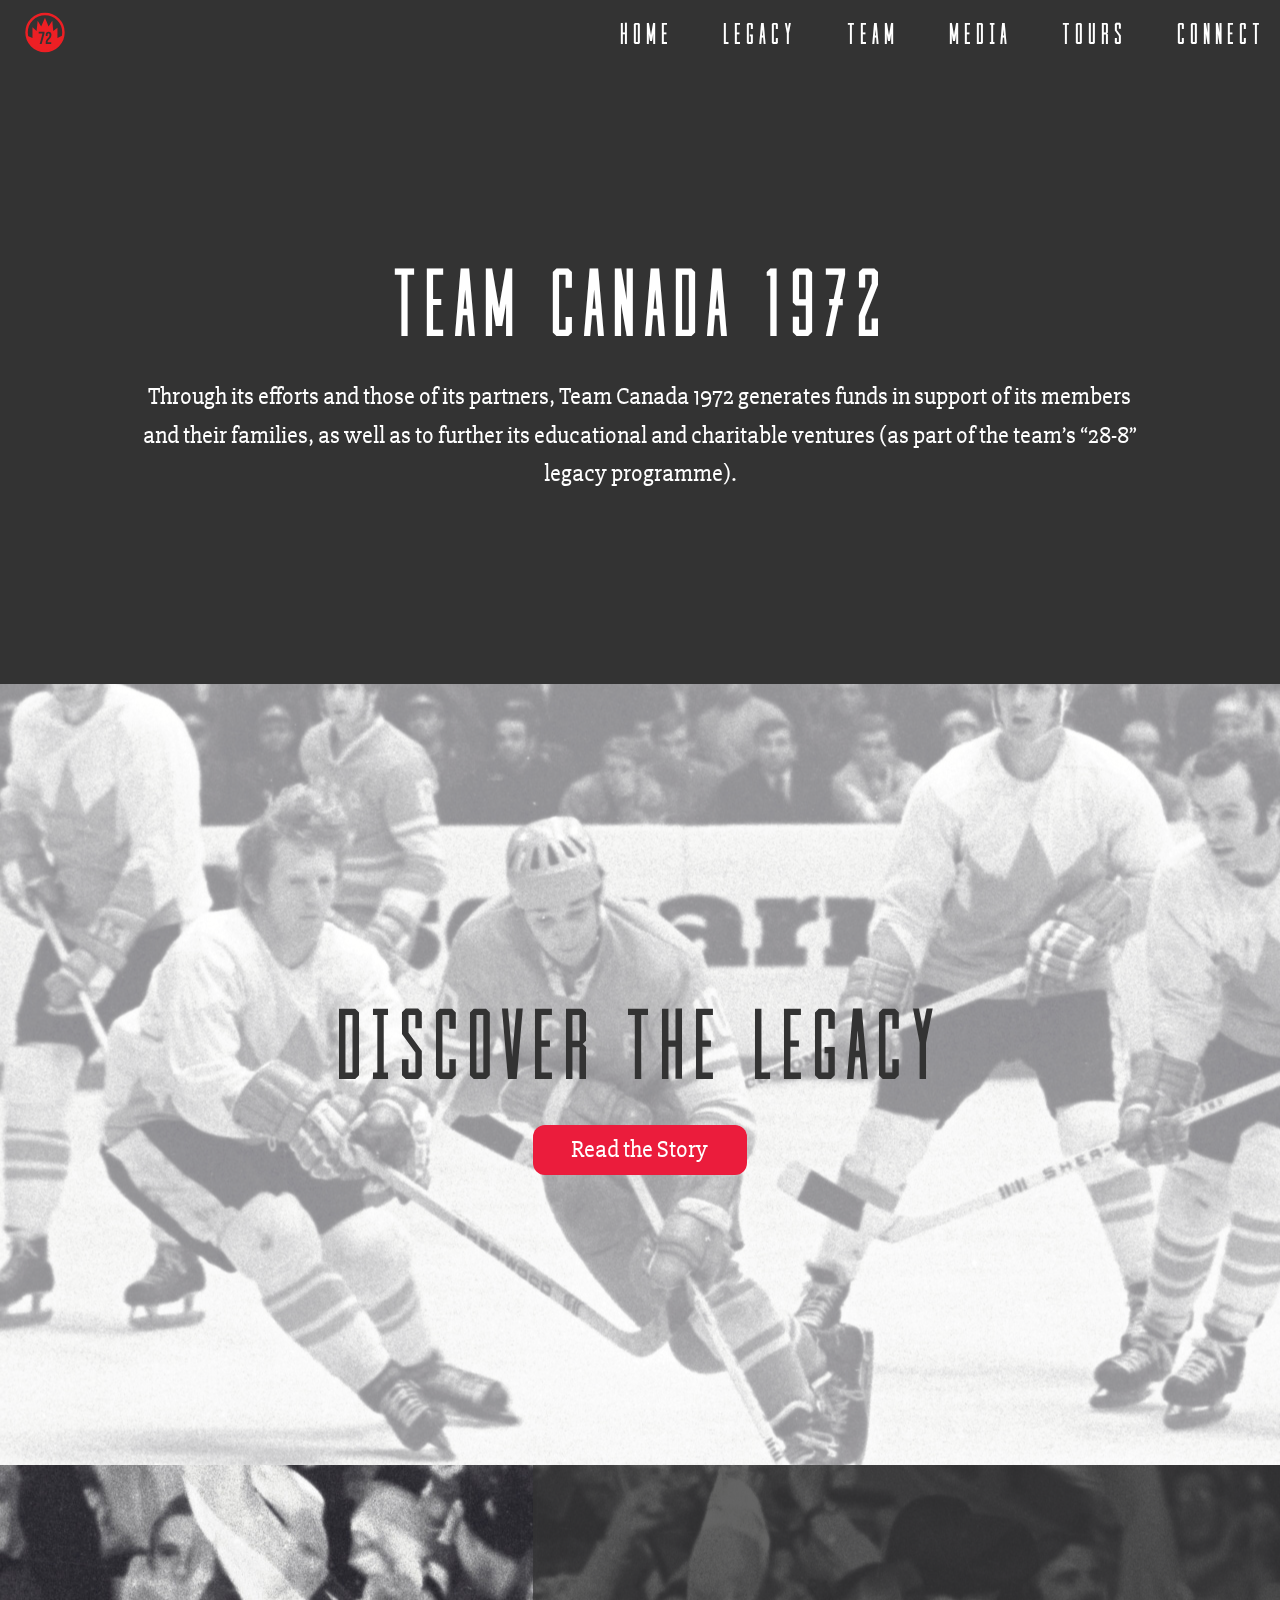
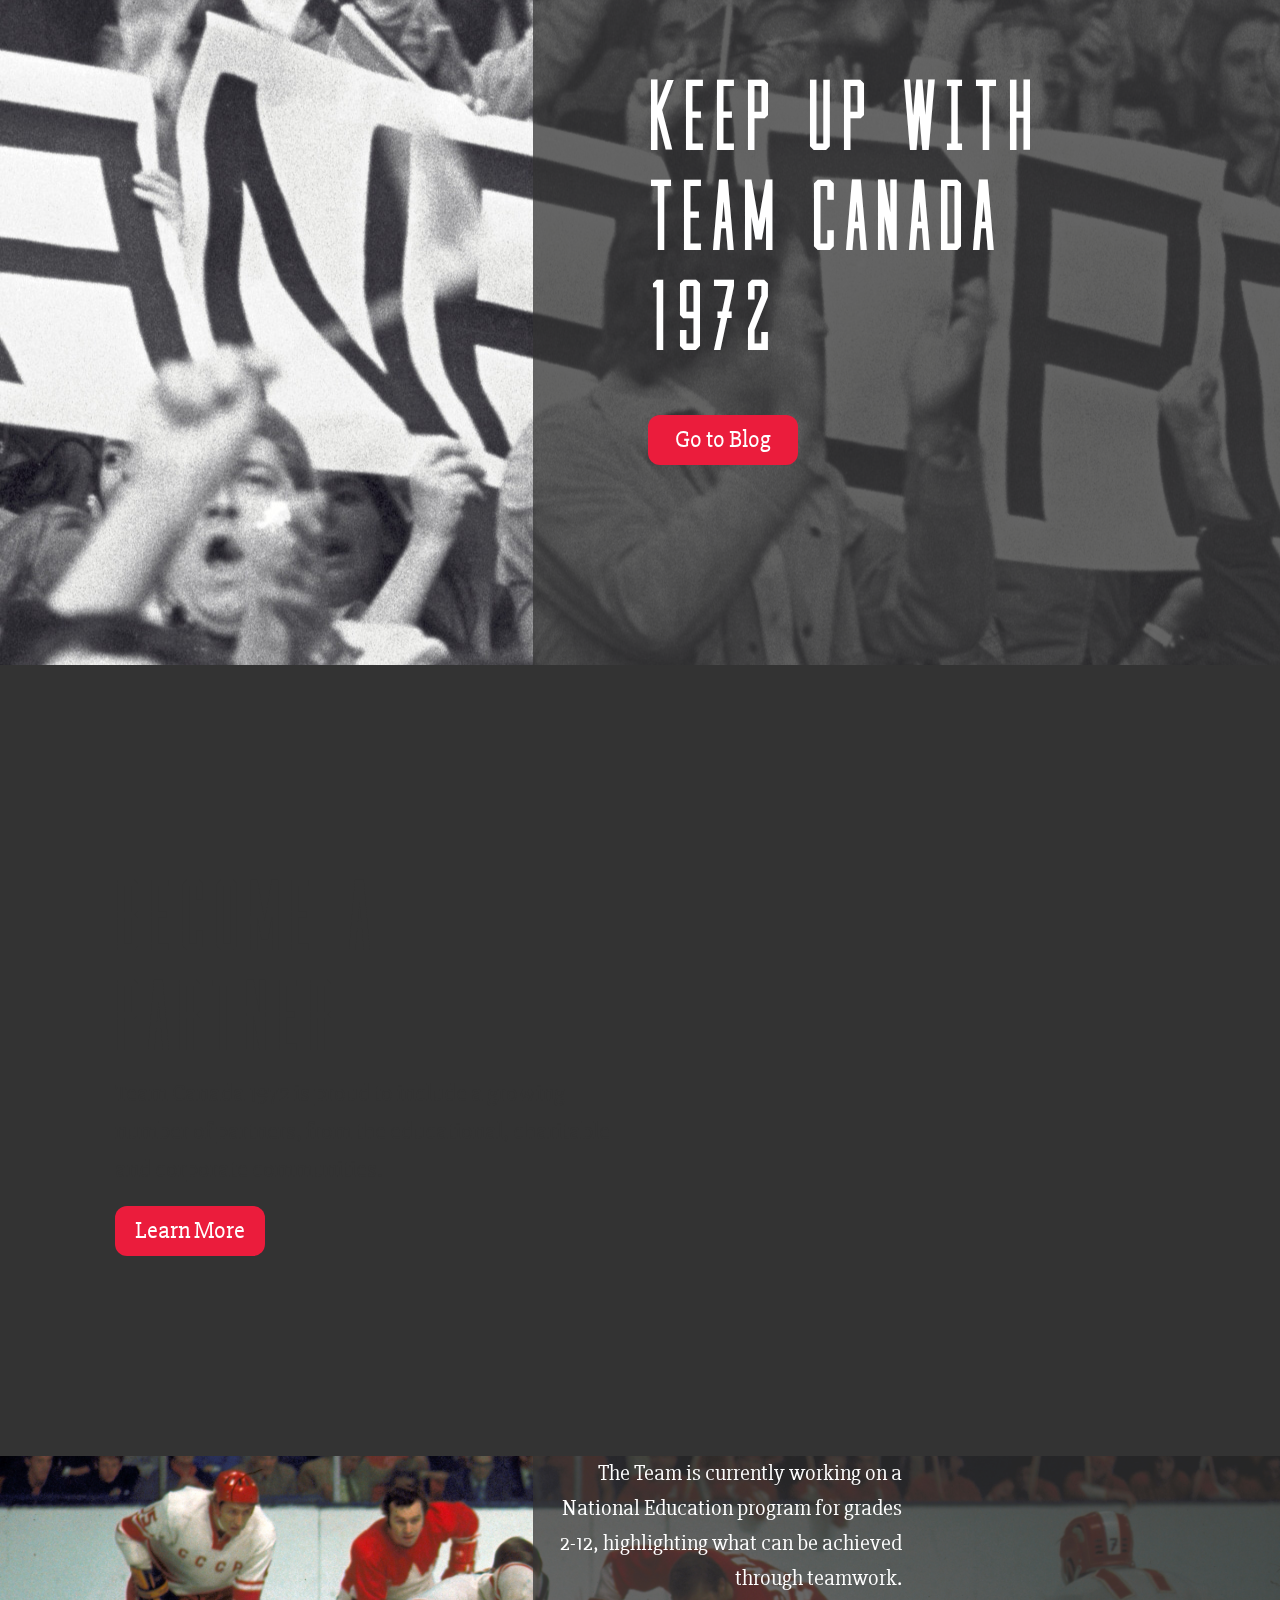
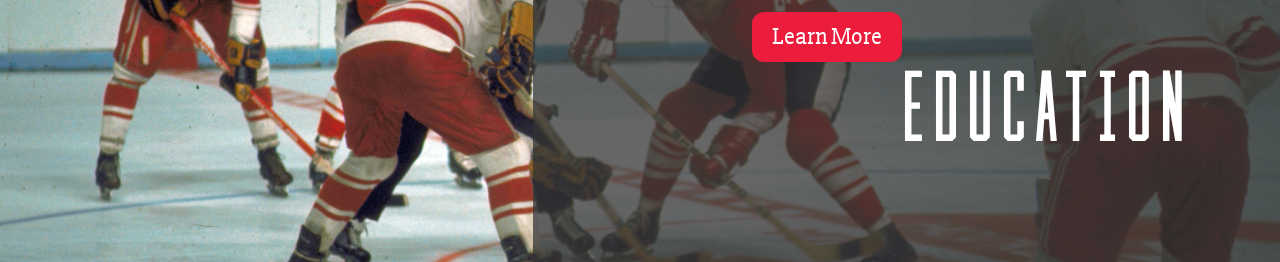
==== canada_1972/index.html @ d9ccae9e "Add files via upload" ====
<!doctype html>
<html class="no-js" lang="en">
  <head>
    <meta charset="utf-8" />
    <meta http-equiv="x-ua-compatible" content="ie=edge">
    <meta name="viewport" content="width=device-width, initial-scale=1.0" />
    <title>Canada 1972 | Home</title>
    <link rel="stylesheet" href="css/foundation.css" />
    <link rel="stylesheet" href="css/app.css" />
    <link rel="stylesheet" href="css/fonts/stylesheet.css" type="text/css" charset="utf-8" /> 
    <link href="https://fonts.googleapis.com/css?family=Slabo+27px" rel="stylesheet">
  </head>
  
  <body>
  <h1 class="hide">Team Canada 1972</h1>
  
    <header class="row fullWidth">
    	<div class="small-6 large-3 columns">
        <img src="images/logo.svg" alt="logo" id="logo">
        </div>
        <nav class="small-6  large-9 columns">
        	<h2 class="hide">Main Navigation</h2>
            <div class="top-bar" data-responsive-toggle="main-menu" data-hide-for="large">
            	<button class="menu-icon" type="button" data-toggle></button>
            </div>
            <div id="main-menu">
            	<ul id="mainNav">
                	<li><a href="#"><span class="underline">HOME</span></a></li>
                    <li><a href="legacy.html"><span class="underline">LEGACY</span></a></li>
                    <li><a href="team.html"><span class="underline">TEAM</span></a></li>
                    <li><a href="media.html"><span class="underline">MEDIA</span></a></li>
                    <li><a href="tours.html"><span class="underline">TOURS</span></a></li>
                    <li><a href="connect.html"><span class="underline">CONNECT</span></a></li>
                </ul>
            </div>
        </nav>  
    </header>

    <section class="row">
        <h1 class="small-12 large-12 columns" id="homeTitle">TEAM CANADA 1972</h1>
        <p class="small-10 small-offset-1 large-10 large-offset-1" id="homeParagraph">Through its efforts and those of its partners, Team Canada 1972 generates funds in support of its members and their families, as well as to further its educational and charitable ventures (as part of the team’s “28-8” legacy programme).</p>
    </section>

    <div class="fullscreen-bg">
    <video loop muted autoplay poster="img/first.jpg" class="fullscreen-bgVideo">
        <source src="videos/backgroundvideo.mp4" type="video/mp4">
    </video>
</div>

<section class="row fullWidth" id="homeLegacyCont">
        <h1 class="small-12 large-12 columns" id="homeLegacy">DISCOVER THE LEGACY</h1>
        <button class="small-3 small-offset-5 large-2 large-offset-5" id="homeLegacyButton">Read the Story</button>
    </section>

<section class="fullWidth row" id="homeBlogCont">
        <div id="homeBlogContent" class="small-6 large-7 large-offset-5 columns">
                <div id="homeBlogWidth">
                    <h1 id="homeBlog">KEEP UP WITH TEAM CANADA 1972</h1>
                    <button id="blogButton">Go to Blog</button>
                <div>
        </div>
    </section>

<section class="fullWidth row" id="homePartnerCont">
        <div id="homePartnerContent" class="small-6 large-7 columns">
                <div id="homePartnerWidth">
                    <h1 id="homePartner">BECOME A PARTNER</h1>
                    <p id="homePartnerPar">Team Canada 1972 is proud to include a growing number of partners, from the educational, charitable and corporate communities.</p>
                    <button id="partnerButton">Learn More</button>
                <div>
        </div>
    </section>

<section class="fullWidth row" id="homeEducationCont">
        <div id="homeEducationContent" class="small-6 large-7 large-offset-5 columns">
                <div id="homeEducationWidth">
                    <h1 id="homeEducation">EDUCATION</h1>
                    <p id="homeEducationPar">The Team is currently working on a National Education program for grades 2-12, highlighting what can be achieved through teamwork.</p>
                    <button id="educationButton">Learn More</button>
                <div>
        </div>
    </section>


    
    <script src="js/vendor/jquery.min.js"></script>
    <script src="js/vendor/what-input.min.js"></script>
    <script src="js/foundation.min.js"></script>

    <script src="js/app.js"></script>
  </body>
  
</html>
---- canada_1972/css/app.css ----
/*COLOURS*/
/*GENERAL RULES*/
body {
  font-family: 'cast_ironcondensed';
  font-size: 2em;
  background-color: #333333;
  color: #fff; }

h1 {
  font-family: 'cast_ironcondensed';
  letter-spacing: 8px;
  font-size: 100px;
  color: #fff; }

p {
  font-family: 'Slabo 27px', serif;
  font-size: 22px; }

a {
  text-decoration: none; }

/*NAVIGATION*/
#logo {
  max-width: 90%;
  margin-top: 10px; }

.fullWidth {
  width: 100%;
  margin-left: auto;
  margin-right: auto;
  max-width: initial; }

.top-bar {
  background-color: none; }

.top-bar .menu-icon {
  display: block;
  float: right;
  margin-top: 10px;
  margin-right: 5px; }

#logo {
  display: block;
  float: left;
  max-width: 60px; }

#mainNav {
  display: block;
  float: right;
  list-style-type: none;
  text-align: left;
  background-color: none;
  margin-top: 10px; }
  #mainNav li {
    display: inline;
    float: left;
    margin-left: 50px;
    font-size: 30px;
    letter-spacing: 5px; }
  #mainNav a {
    display: block;
    color: #fff; }

.underline {
  display: inline-block;
  position: relative;
  padding-bottom: 10px; }

.underline:after {
  content: '';
  display: block;
  margin: 0 auto;
  height: 2px;
  width: 0px;
  background: transparent;
  transition: width .5s ease, background-color .5s ease; }

.underline:hover:after {
  width: 100%;
  background: #fff; }

/*HOME PAGE*/
#homeTitle {
  text-align: center;
  margin-top: 150px;
  font-size: 96px; }

#homeParagraph {
  text-align: center;
  margin-bottom: 190px;
  font-size: 24px; }

.fullscreen-bg {
  position: fixed;
  top: 0;
  right: 0;
  bottom: 0;
  left: 0;
  overflow: hidden;
  z-index: -100; }

.fullscreen-bgVideo {
  position: absolute;
  top: 0;
  left: 0;
  width: 100%;
  height: 100%; }

@media (min-aspect-ratio: 16 / 9) {
  .fullscreen-bgVideo {
    height: 300%;
    top: -100%; } }
@media (max-aspect-ratio: 16 / 9) {
  .fullscreen-bgVideo {
    width: 300%;
    left: -100%; } }
@media (max-width: 767px) {
  .fullscreen-bg {
    background: url("../img/videoframe.jpg") center center/cover no-repeat; }

  .fullscreen-bgVideo {
    display: none; } }
#homeLegacyCont {
  background-image: url(../images/action2.jpg);
  background-color: rgba(255, 255, 255, 0.5);
  background-position: 50% 50%;
  background-blend-mode: overlay; }

#homeLegacy {
  text-align: center;
  margin-top: 290px;
  color: #333333; }

#homeLegacyButton {
  background-color: #eb1c3c;
  border-radius: 12px;
  height: 50px;
  font-family: 'Slabo 27px';
  font-size: 24px;
  margin-bottom: 290px;
  -webkit-transition: opacity 0.3s ease-in-out;
  -moz-transition: opacity 0.3s ease-in-out;
  -ms-transition: opacity 0.3s ease-in-out;
  -o-transition: opacity 0.3s ease-in-out;
  transition: opacity 0.3s ease-in-out; }

#homeLegacyButton:hover {
  opacity: 0.7; }

#homeBlogCont {
  background-image: url(../images/fans.jpg);
  background-position: 50% 30%; }

#homeBlog {
  text-align: left;
  margin-top: 200px;
  margin-bottom: 50px;
  color: #fff;
  display: block;
  float: right;
  line-height: 100px; }

#homeBlogContent {
  background-color: rgba(51, 51, 51, 0.75); }

#homeBlogWidth {
  width: 70%;
  margin-left: 100px; }

#blogButton {
  background-color: #eb1c3c;
  border-radius: 12px;
  height: 50px;
  font-family: 'Slabo 27px';
  font-size: 24px;
  margin-bottom: 200px;
  width: 150px;
  -webkit-transition: opacity 0.3s ease-in-out;
  -moz-transition: opacity 0.3s ease-in-out;
  -ms-transition: opacity 0.3s ease-in-out;
  -o-transition: opacity 0.3s ease-in-out;
  transition: opacity 0.3s ease-in-out;
  display: block;
  float: left; }

#blogButton:hover {
  opacity: 0.7; }

#homePartnerCont {
  background-image: url(../images/ice_leaf.png);
  background-position: 100% 100%;
  background-size: 100%; }

#homePartner {
  text-align: left;
  margin-top: 200px;
  margin-bottom: 10px;
  color: #333333;
  display: block;
  float: left;
  line-height: 100px; }

#homePartnerPar {
  color: #333333;
  font-size: 24px; }

#homePartnerWidth {
  width: 70%;
  margin-left: 100px; }

#partnerButton {
  background-color: #eb1c3c;
  border-radius: 12px;
  height: 50px;
  font-family: 'Slabo 27px';
  font-size: 24px;
  margin-bottom: 200px;
  width: 150px;
  -webkit-transition: opacity 0.3s ease-in-out;
  -moz-transition: opacity 0.3s ease-in-out;
  -ms-transition: opacity 0.3s ease-in-out;
  -o-transition: opacity 0.3s ease-in-out;
  transition: opacity 0.3s ease-in-out;
  display: block;
  float: left; }

#partnerButton:hover {
  opacity: 0.7; }

#homeEducationCont {
  background-image: url(../images/action1.jpg);
  background-position: 50% 30%;
  background-size: 100%; }

#homeEducation {
  text-align: right;
  margin-top: 200px;
  margin-bottom: 50px;
  color: #fff;
  display: block;
  float: right;
  line-height: 100px; }

#homeEducationContent {
  background-color: rgba(51, 51, 51, 0.75); }

#homeEducationWidth {
  width: 90%; }

#homeEducationPar {
  text-align: right; }

#educationButton {
  background-color: #eb1c3c;
  border-radius: 12px;
  height: 50px;
  font-family: 'Slabo 27px';
  font-size: 24px;
  margin-bottom: 200px;
  width: 150px;
  -webkit-transition: opacity 0.3s ease-in-out;
  -moz-transition: opacity 0.3s ease-in-out;
  -ms-transition: opacity 0.3s ease-in-out;
  -o-transition: opacity 0.3s ease-in-out;
  transition: opacity 0.3s ease-in-out;
  display: block;
  float: right; }

#educationButton:hover {
  opacity: 0.7; }

/*# sourceMappingURL=app.css.map */
---- canada_1972/css/fonts/stylesheet.css ----
/* Generated by Font Squirrel (https://www.fontsquirrel.com) on March 9, 2017 */



@font-face {
    font-family: 'cast_ironcondensed';
    src: url('castiron-condensed-webfont.woff2') format('woff2'),
         url('castiron-condensed-webfont.woff') format('woff');
    font-weight: normal;
    font-style: normal;

}
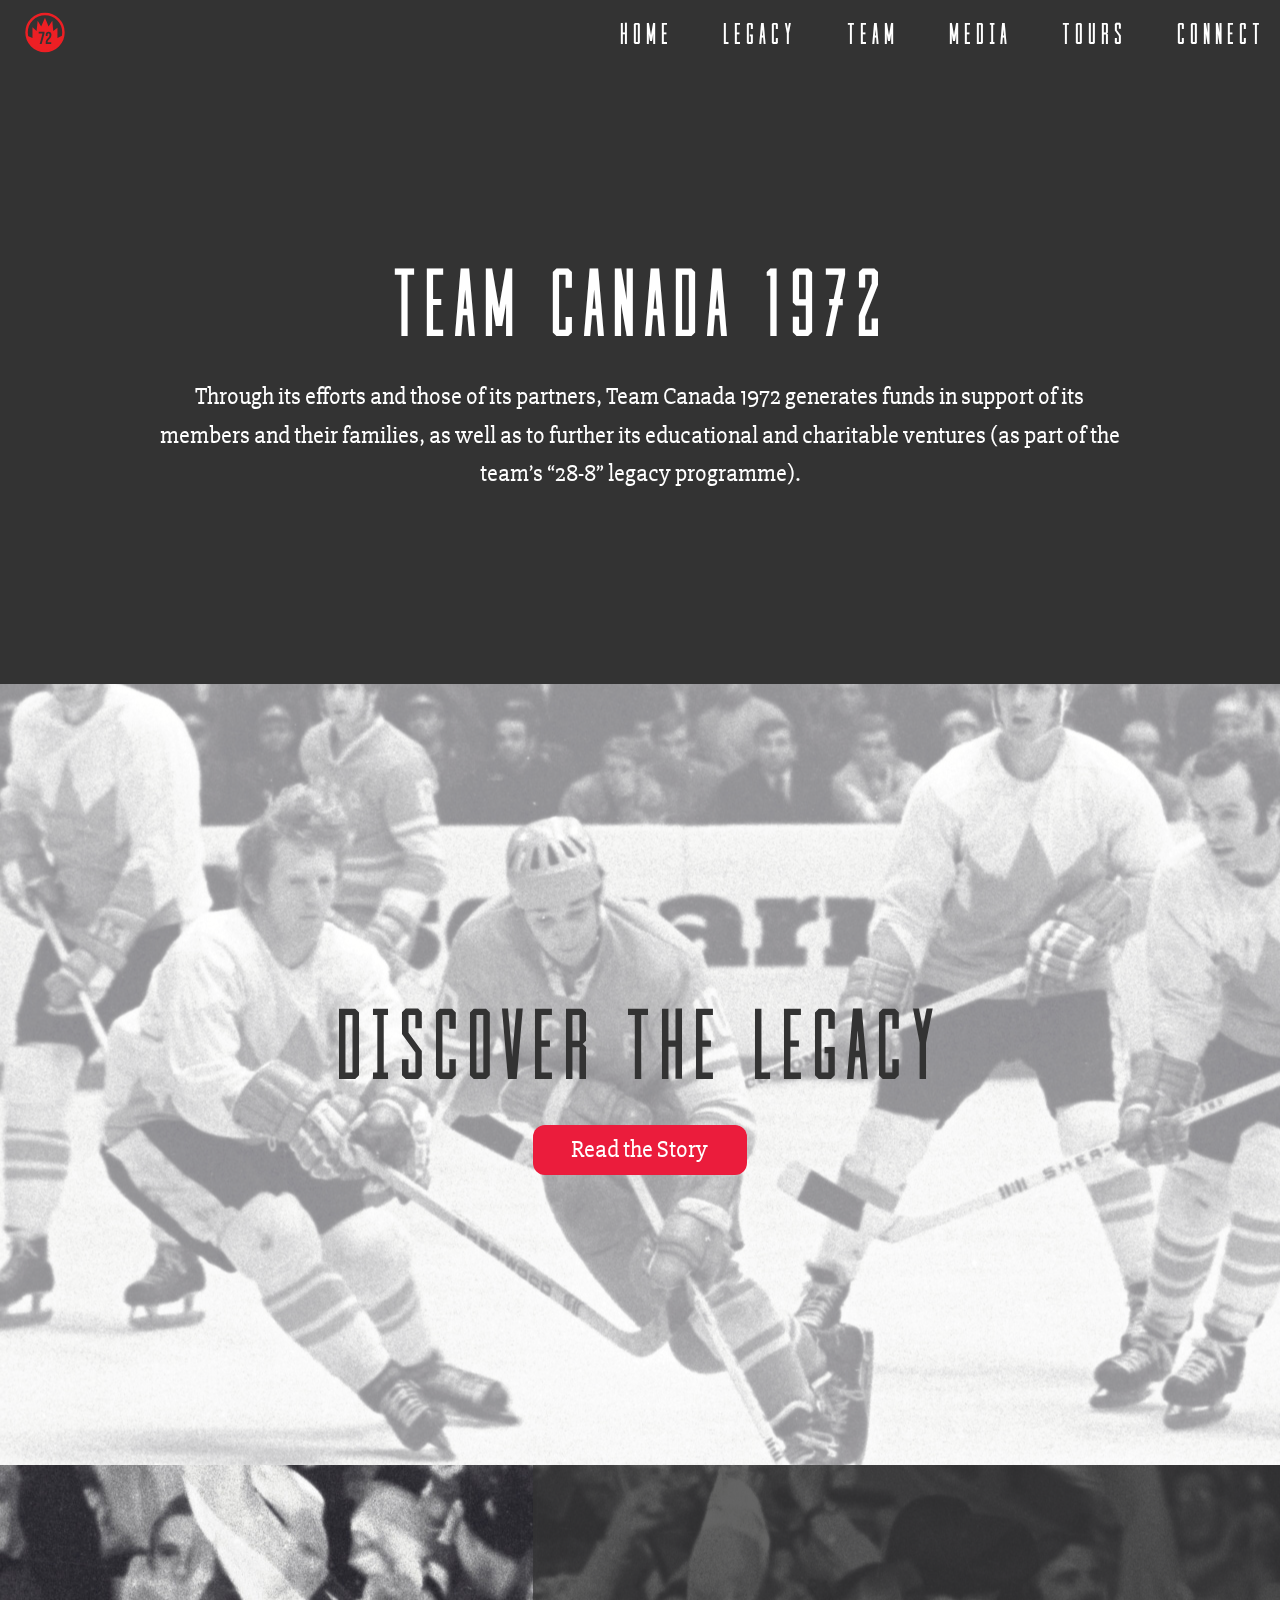
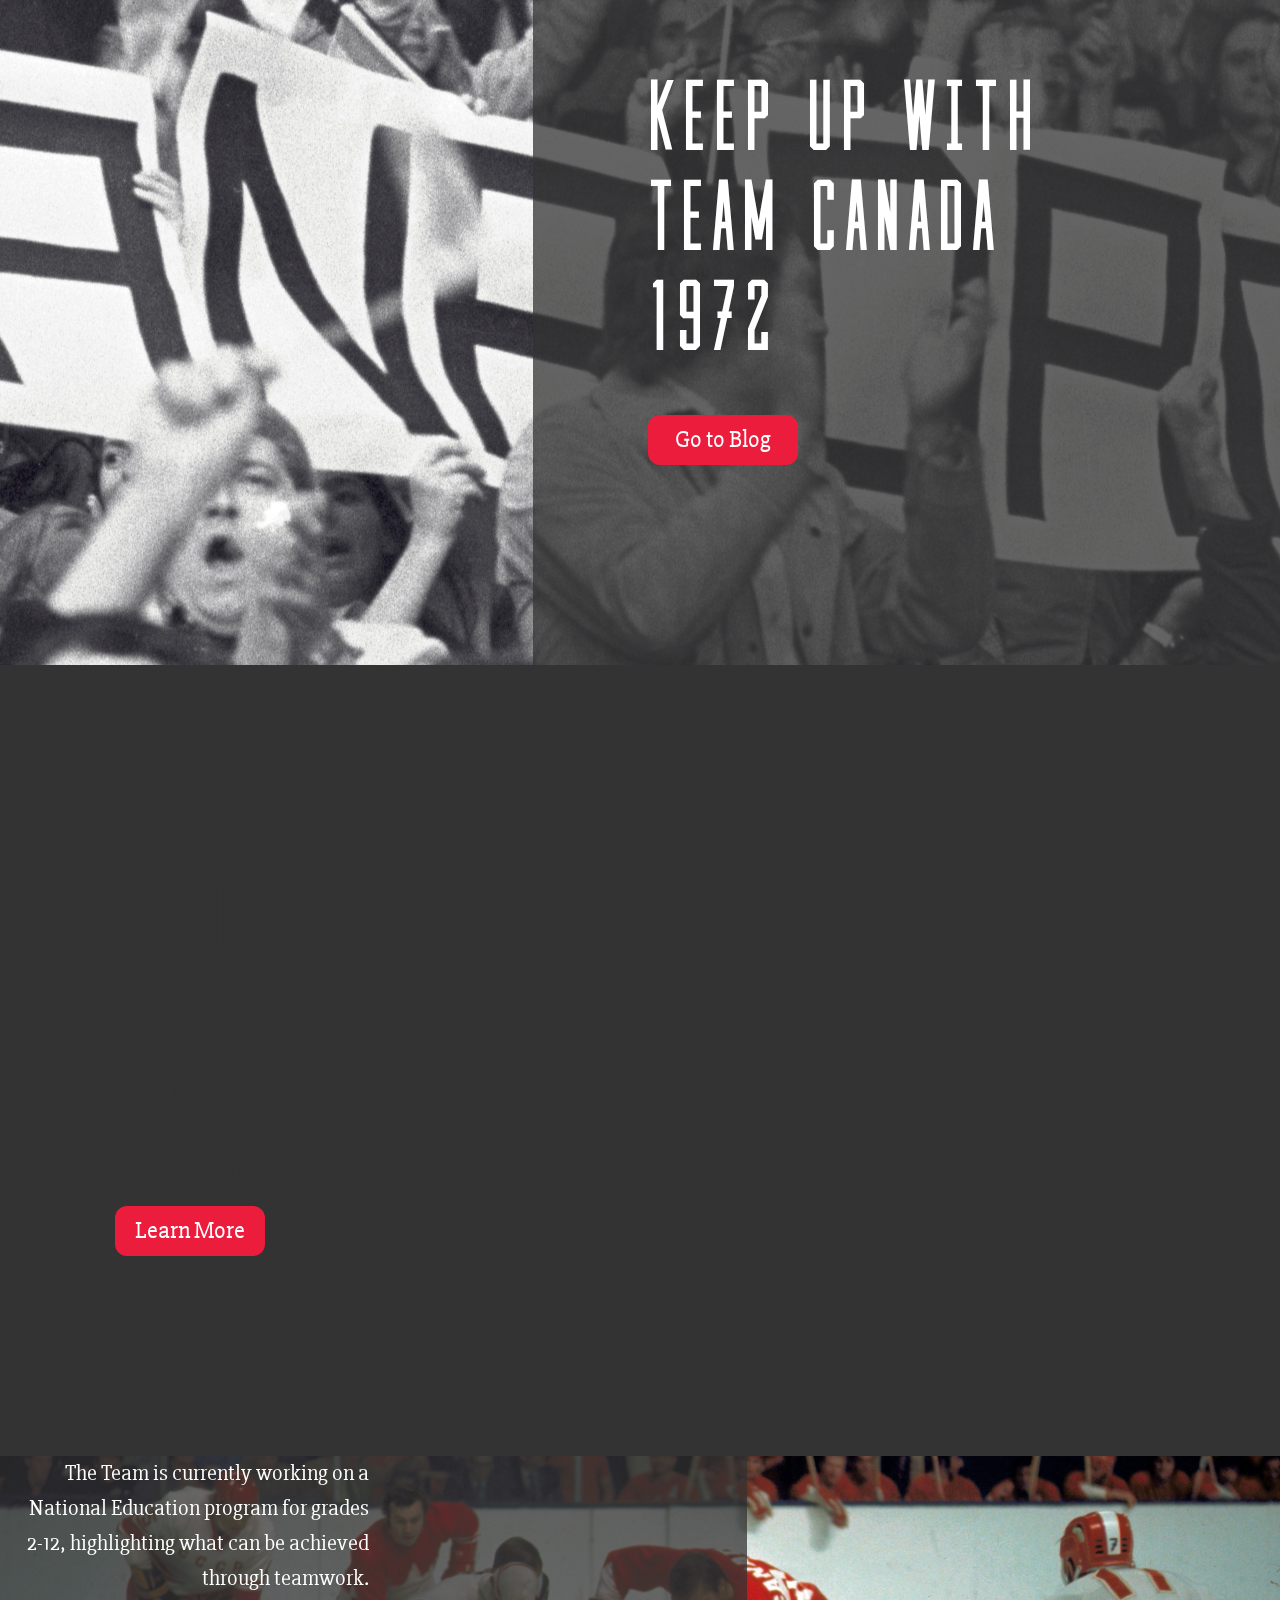
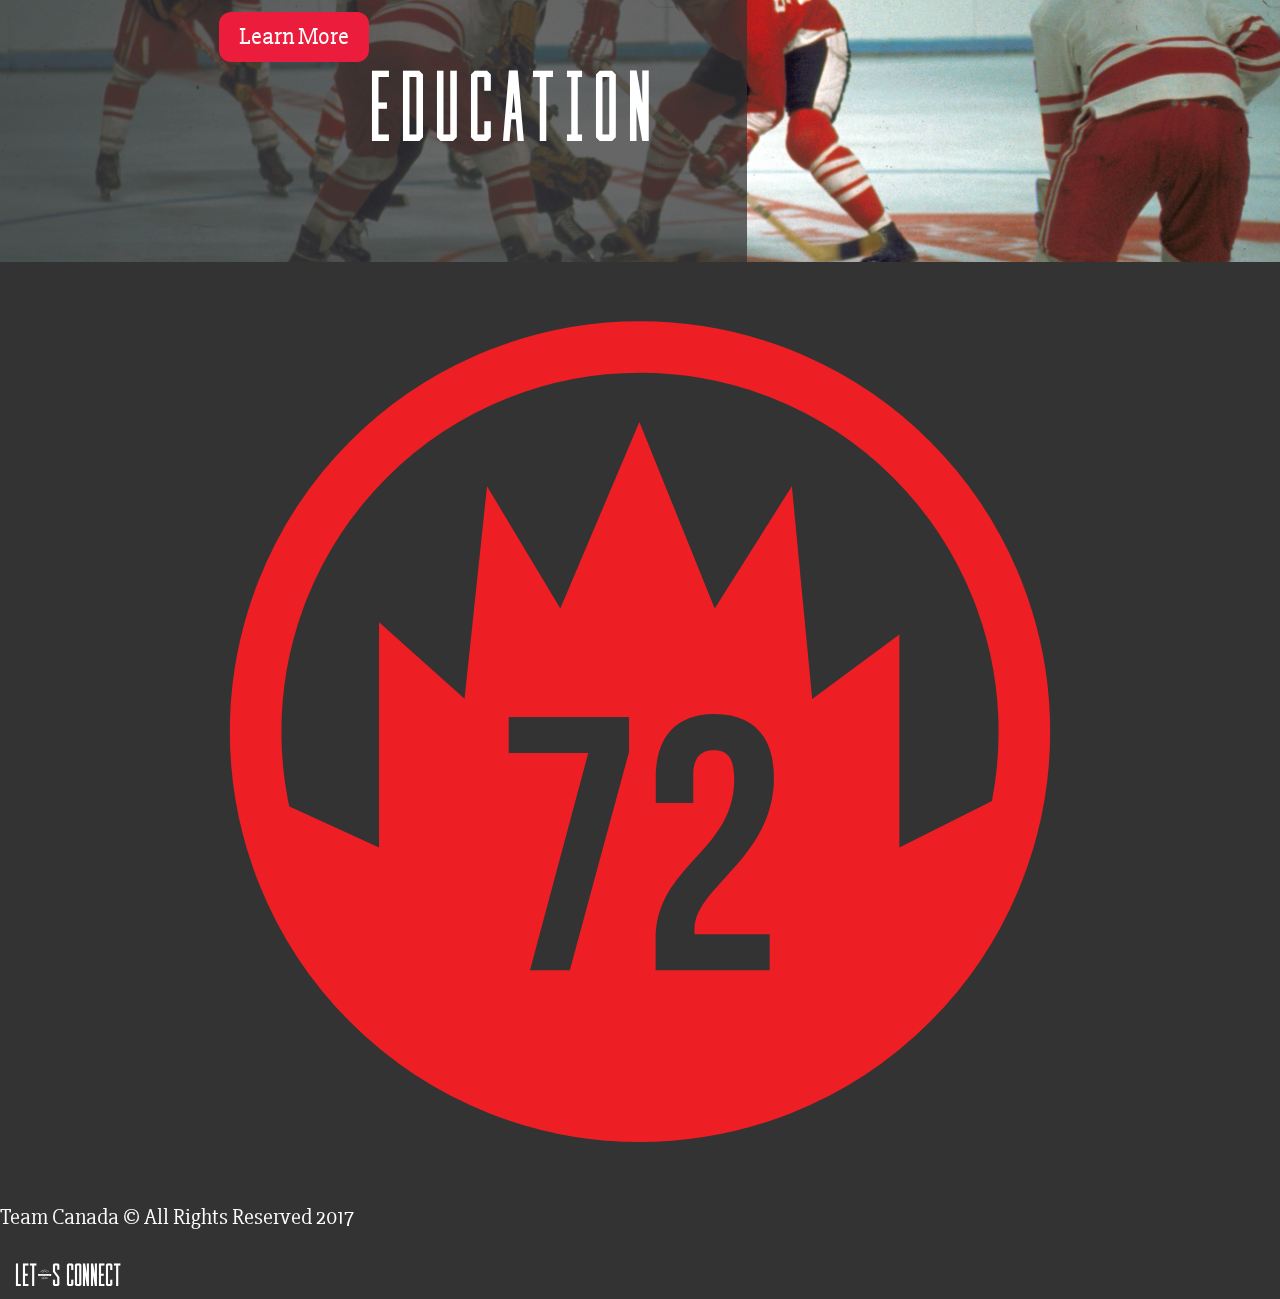
==== commit 5961e993: "update index.html" ====
--- a/canada_1972/index.html
+++ b/canada_1972/index.html
@@ -13,16 +13,18 @@
   
   <body>
   <h1 class="hide">Team Canada 1972</h1>
-  
+
     <header class="row fullWidth">
     	<div class="small-6 large-3 columns">
         <img src="images/logo.svg" alt="logo" id="logo">
         </div>
         <nav class="small-6  large-9 columns">
         	<h2 class="hide">Main Navigation</h2>
+
             <div class="top-bar" data-responsive-toggle="main-menu" data-hide-for="large">
             	<button class="menu-icon" type="button" data-toggle></button>
             </div>
+
             <div id="main-menu">
             	<ul id="mainNav">
                 	<li><a href="#"><span class="underline">HOME</span></a></li>
@@ -36,9 +38,11 @@
         </nav>  
     </header>
 
-    <section class="row">
+    <section class="row" id="homeLandingPage">
+        <div class="small-12 large-12 columns" id="landingOverlay">
         <h1 class="small-12 large-12 columns" id="homeTitle">TEAM CANADA 1972</h1>
         <p class="small-10 small-offset-1 large-10 large-offset-1" id="homeParagraph">Through its efforts and those of its partners, Team Canada 1972 generates funds in support of its members and their families, as well as to further its educational and charitable ventures (as part of the team’s “28-8” legacy programme).</p>
+        </div>
     </section>
 
     <div class="fullscreen-bg">
@@ -72,14 +76,32 @@
     </section>
 
 <section class="fullWidth row" id="homeEducationCont">
-        <div id="homeEducationContent" class="small-6 large-7 large-offset-5 columns">
+        <div id="homeEducationContent" class="small-6 large-7 columns">
                 <div id="homeEducationWidth">
                     <h1 id="homeEducation">EDUCATION</h1>
                     <p id="homeEducationPar">The Team is currently working on a National Education program for grades 2-12, highlighting what can be achieved through teamwork.</p>
                     <button id="educationButton">Learn More</button>
                 <div>
+      
+    </section>
+
+
+
+
+
+
+<section class=class="fullWidth row" id="footerCont">
+        <div class="footerContent">
+            <div class="small-12 large-12 columns">
+                <img src="images/logo.svg" alt="logo" id="footerLogo">
+            </div>
+            <p class="copyRight">Team Canada © All Rights Reserved 2017</p>
         </div>
-    </section>
+        <div id="homeConnect" class="small-12 large-12 columns">
+            <button id="connectButton">Let's Connect</button>
+        </div>
+</section>
+
 
 
     
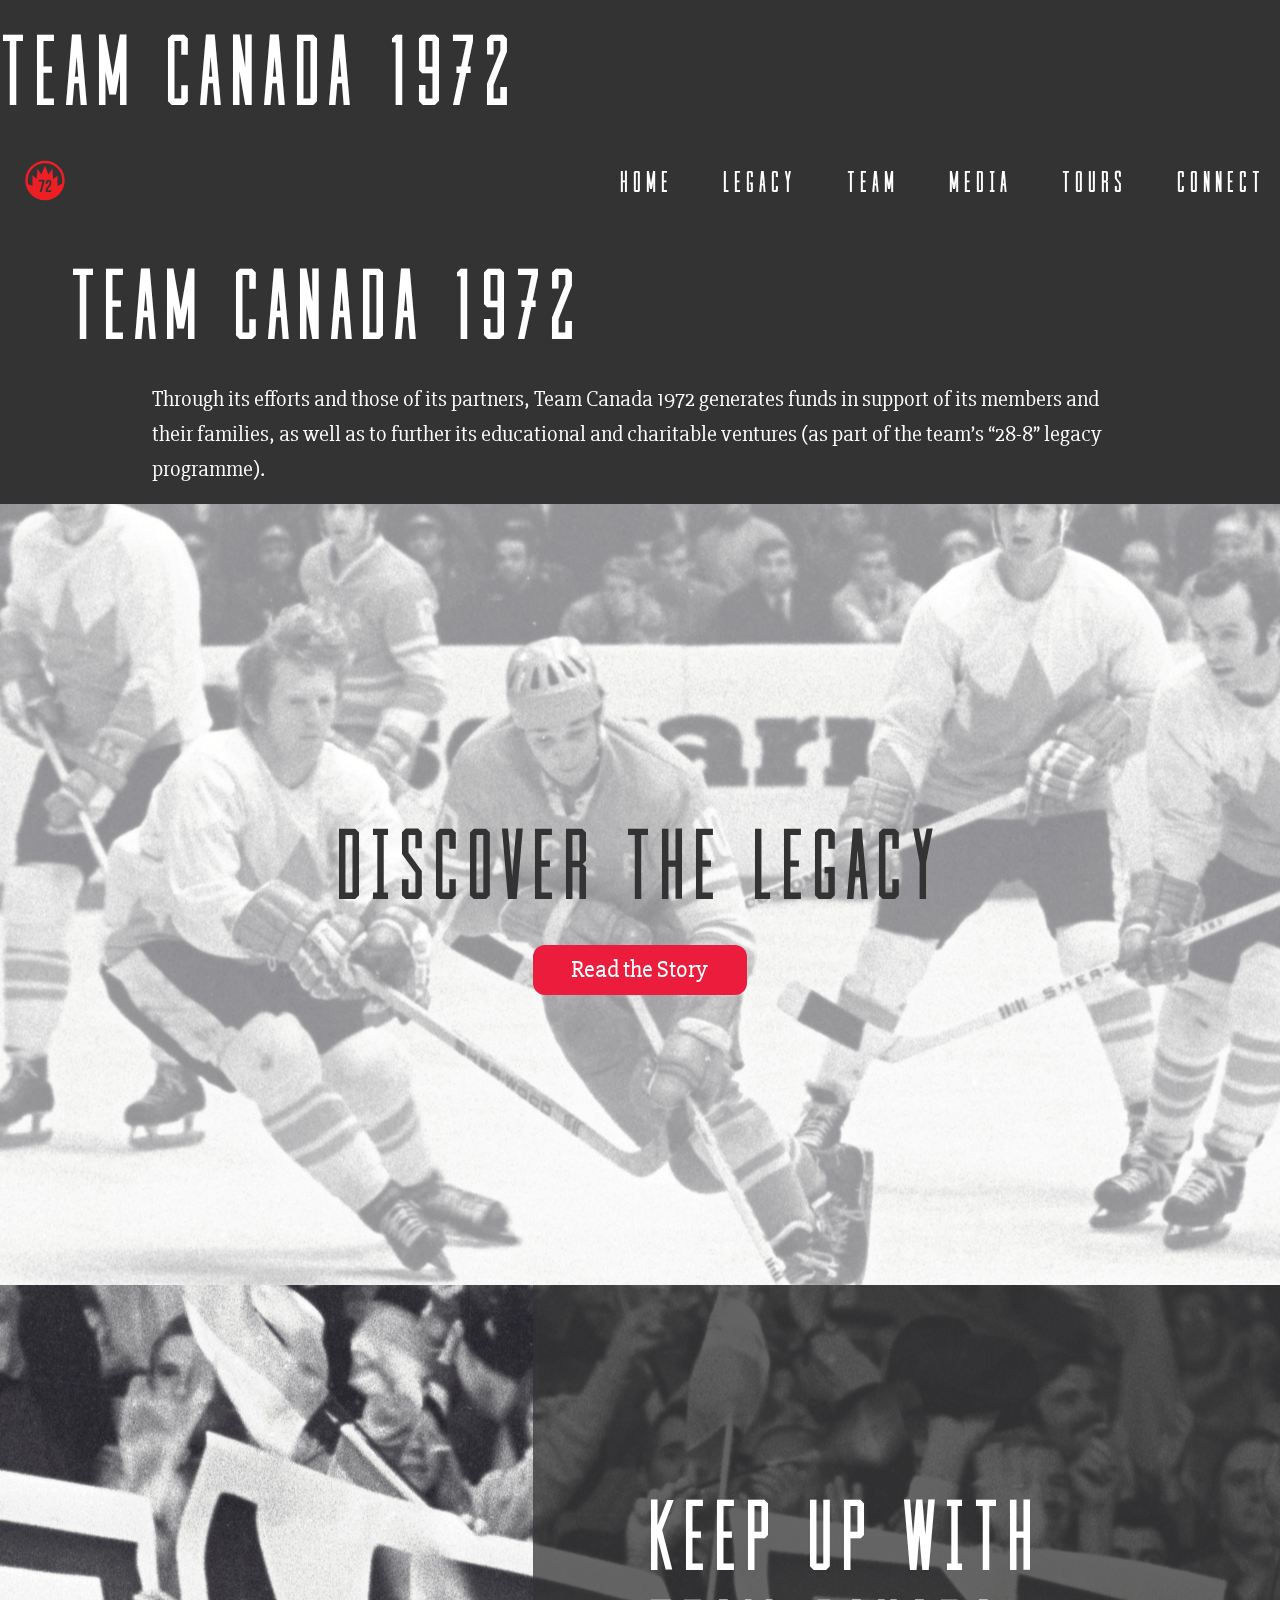
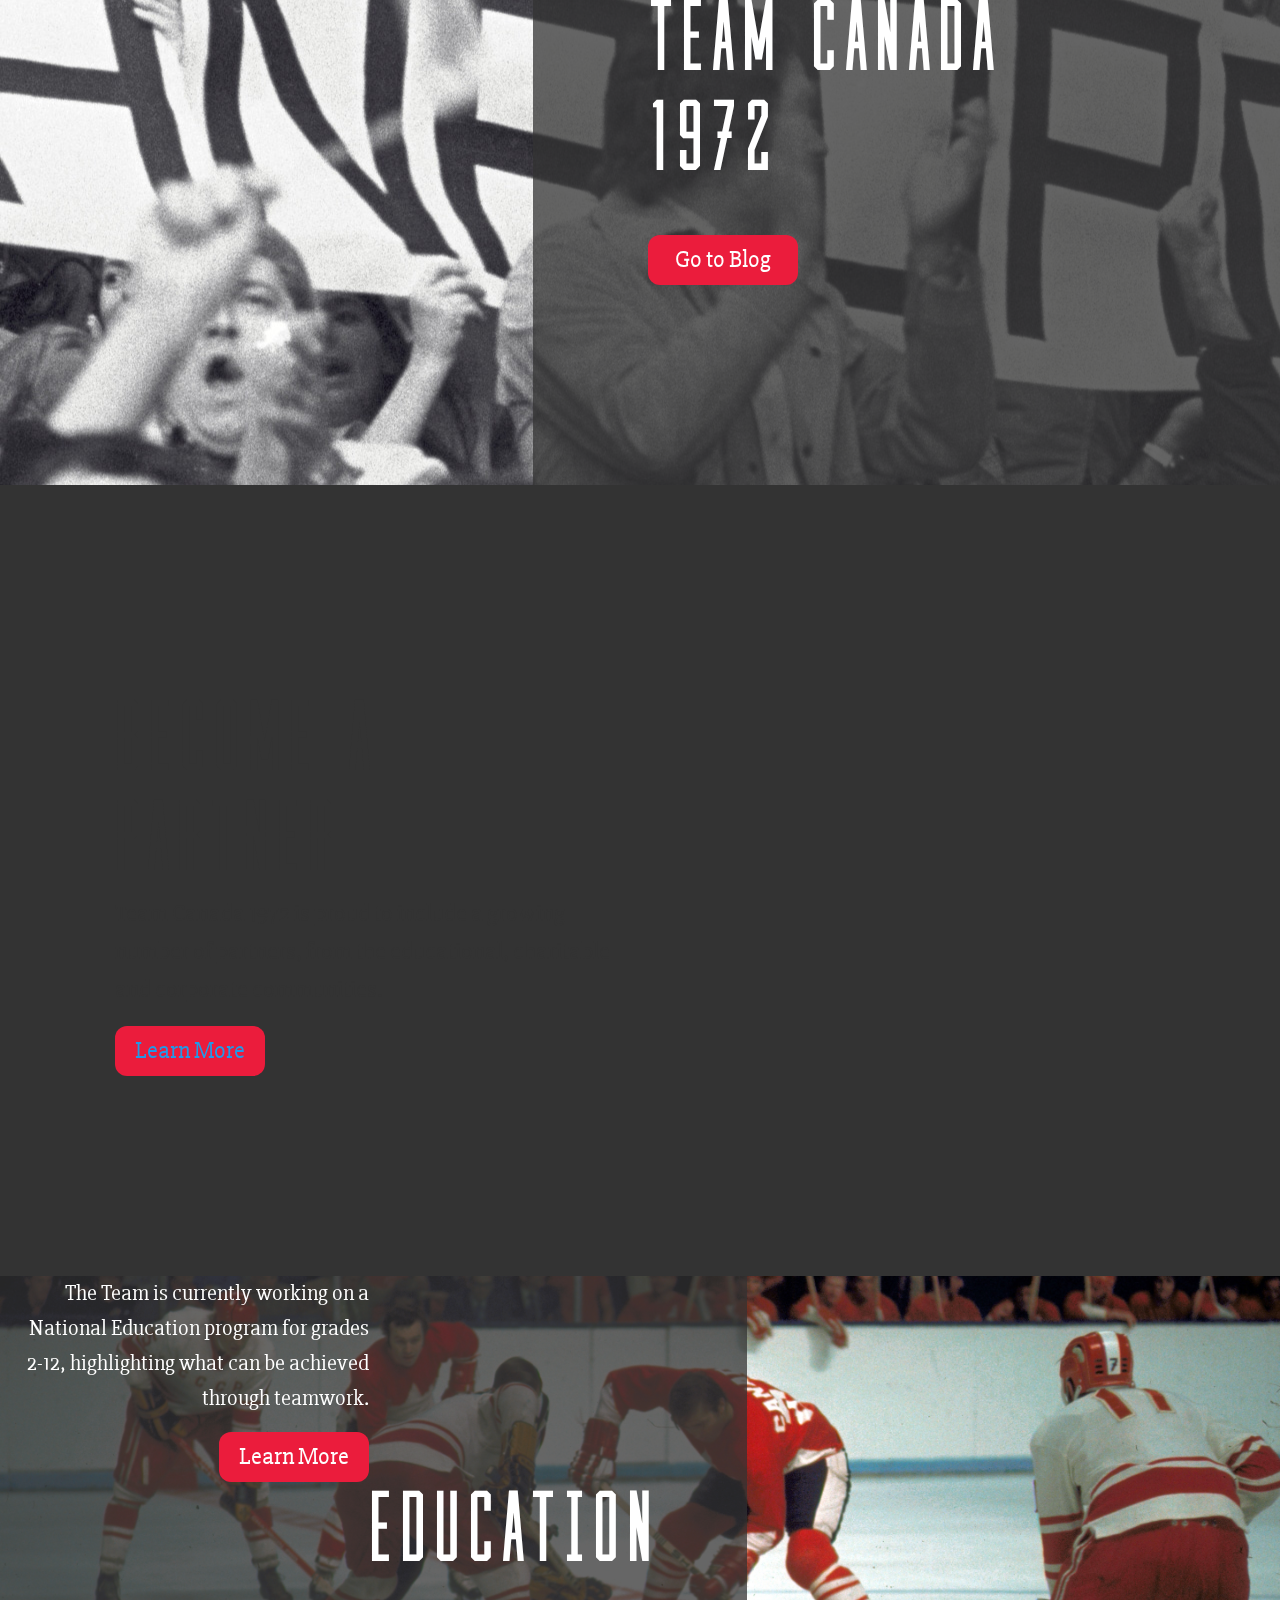
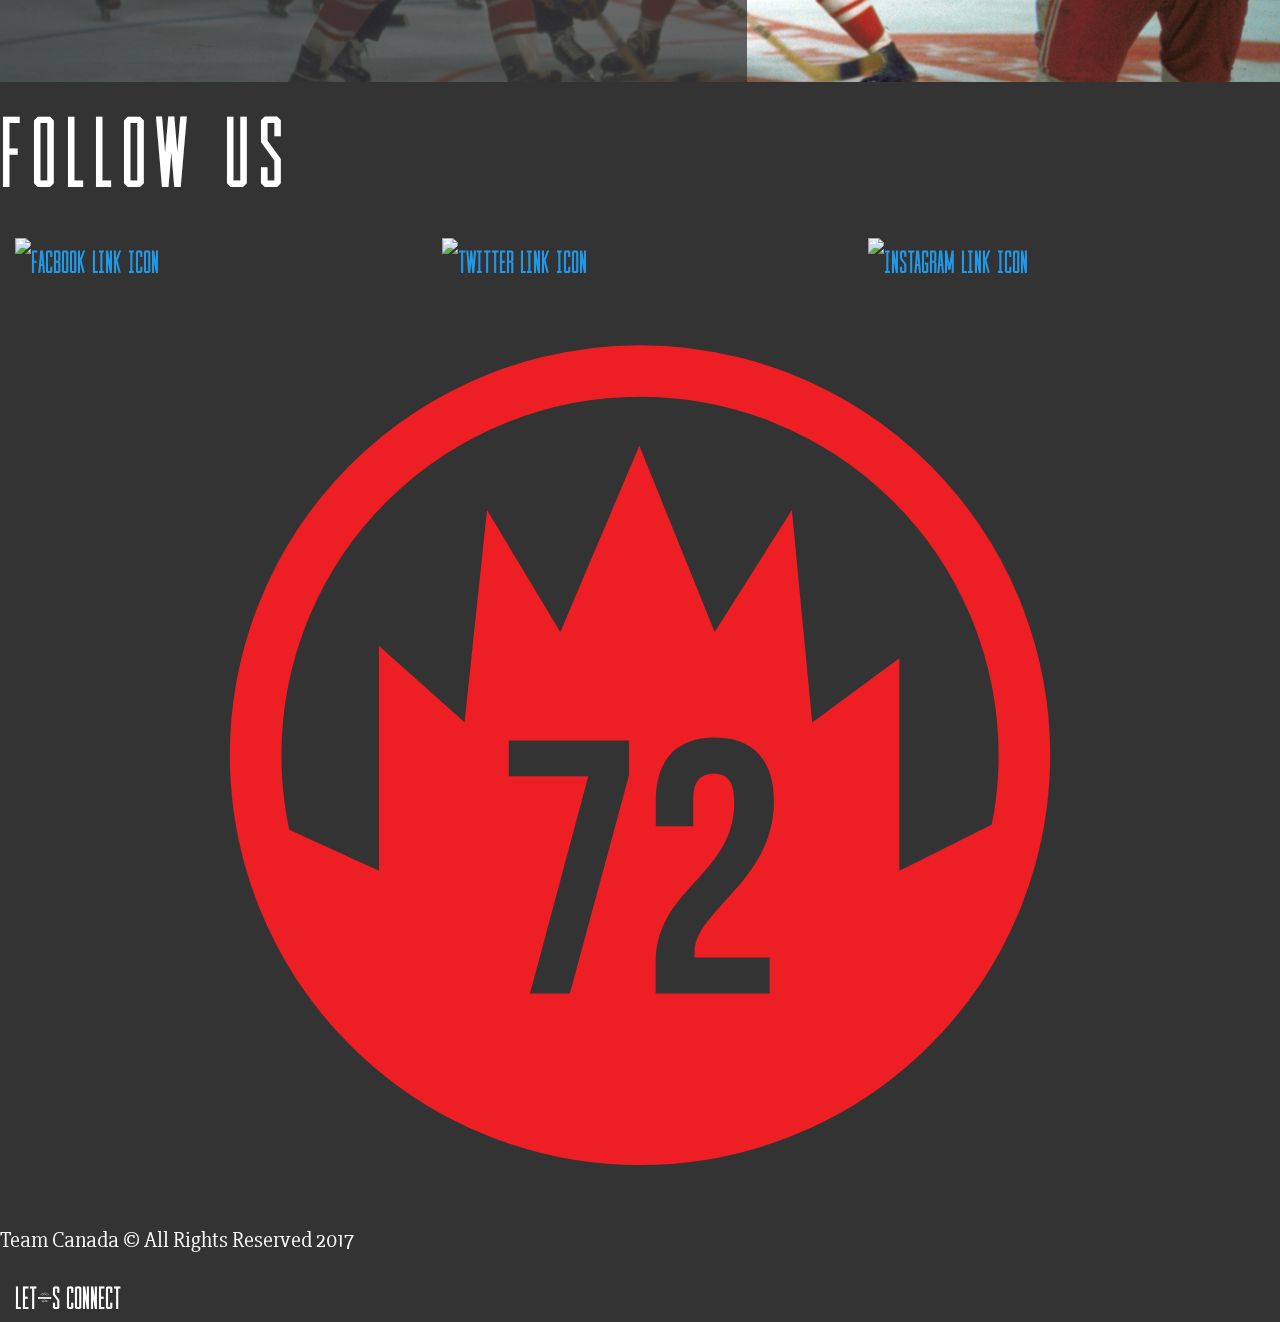
==== commit 8944d654: "Update index.html" ====
--- a/canada_1972/index.html
+++ b/canada_1972/index.html
@@ -12,9 +12,11 @@
   </head>
   
   <body>
-  <h1 class="hide">Team Canada 1972</h1>
+  <h1 class="hidden">Team Canada 1972</h1>
 
-    <header class="row fullWidth">
+    <header class="row fullWidth" data-sticky-container>
+
+    <div data-sticky data-options="stickTo:Top;stickyOn:small;" style="width:100%" id="stickyNav">
     	<div class="small-6 large-3 columns">
         <img src="images/logo.svg" alt="logo" id="logo">
         </div>
@@ -35,13 +37,14 @@
                     <li><a href="connect.html"><span class="underline">CONNECT</span></a></li>
                 </ul>
             </div>
-        </nav>  
+        </nav>
+        </div>  
     </header>
 
     <section class="row" id="homeLandingPage">
-        <div class="small-12 large-12 columns" id="landingOverlay">
-        <h1 class="small-12 large-12 columns" id="homeTitle">TEAM CANADA 1972</h1>
-        <p class="small-10 small-offset-1 large-10 large-offset-1" id="homeParagraph">Through its efforts and those of its partners, Team Canada 1972 generates funds in support of its members and their families, as well as to further its educational and charitable ventures (as part of the team’s “28-8” legacy programme).</p>
+        <div class="small-12 large-12 columns landingOverlay">
+        <h1 class="small-12 large-12 columns landingTitle">TEAM CANADA 1972</h1>
+        <p class="small-10 small-offset-1 large-10 large-offset-1 landingParagraph">Through its efforts and those of its partners, Team Canada 1972 generates funds in support of its members and their families, as well as to further its educational and charitable ventures (as part of the team’s “28-8” legacy programme).</p>
         </div>
     </section>
 
@@ -70,7 +73,7 @@
                 <div id="homePartnerWidth">
                     <h1 id="homePartner">BECOME A PARTNER</h1>
                     <p id="homePartnerPar">Team Canada 1972 is proud to include a growing number of partners, from the educational, charitable and corporate communities.</p>
-                    <button id="partnerButton">Learn More</button>
+                    <a href="partners.html"><button id="partnerButton">Learn More</button></a>
                 <div>
         </div>
     </section>
@@ -85,12 +88,16 @@
       
     </section>
 
+    <section class="fullWidth row" id="socialMediaCont">
+        <h1>Follow Us</h1>
+        <div class="small-4 columns socialIcon" id="facebook"><a href="#"><img src=images/facebook.svg alt="facbook link icon"></a></div>
+        <div class="small-4 columns socialIcon" id="twitter"><a href="#"><img src=images/twitter.svg alt="twitter link icon"></a></div>
+        <div class="small-4 columns socialIcon" id="instagram"><a href="#"><img src=images/instagram.svg alt="instagram link icon"></a></div>
+
+    </section>
 
 
-
-
-
-<section class=class="fullWidth row" id="footerCont">
+<section class="fullWidth row" id="footerCont">
         <div class="footerContent">
             <div class="small-12 large-12 columns">
                 <img src="images/logo.svg" alt="logo" id="footerLogo">
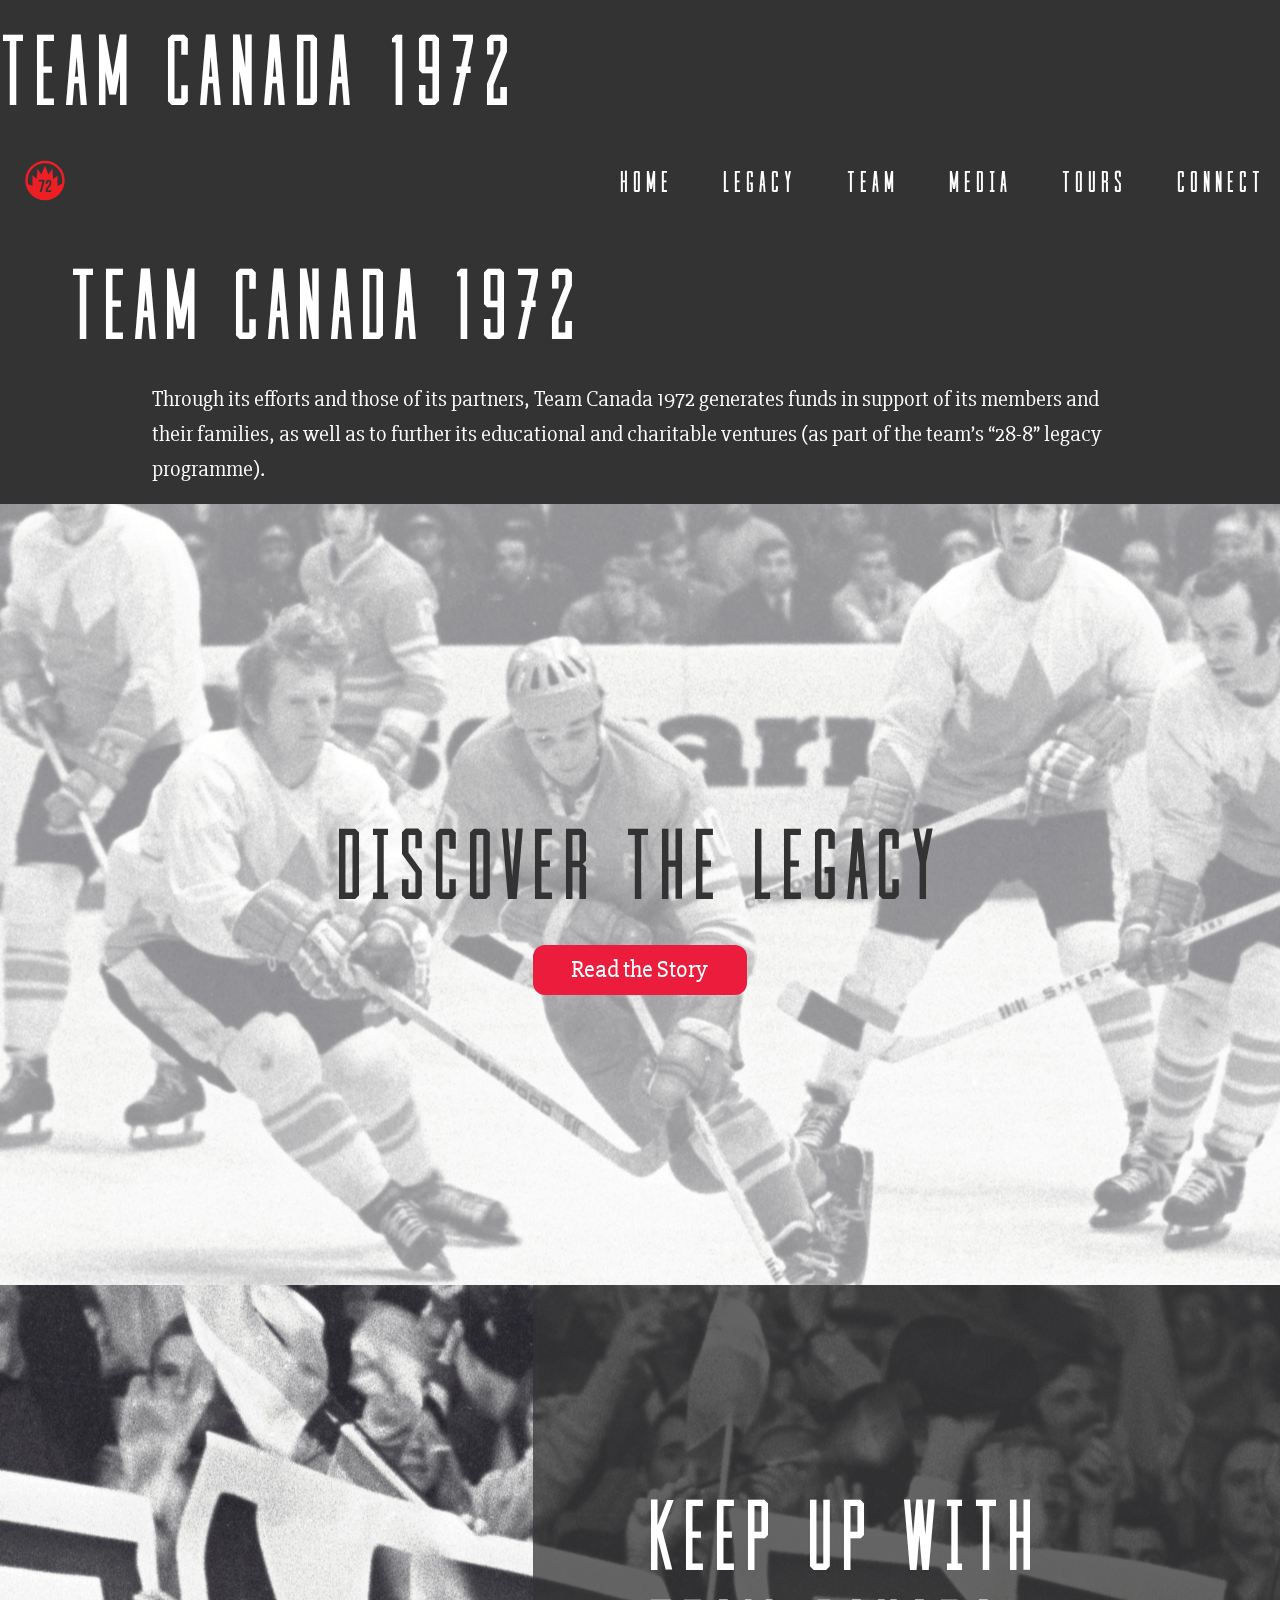
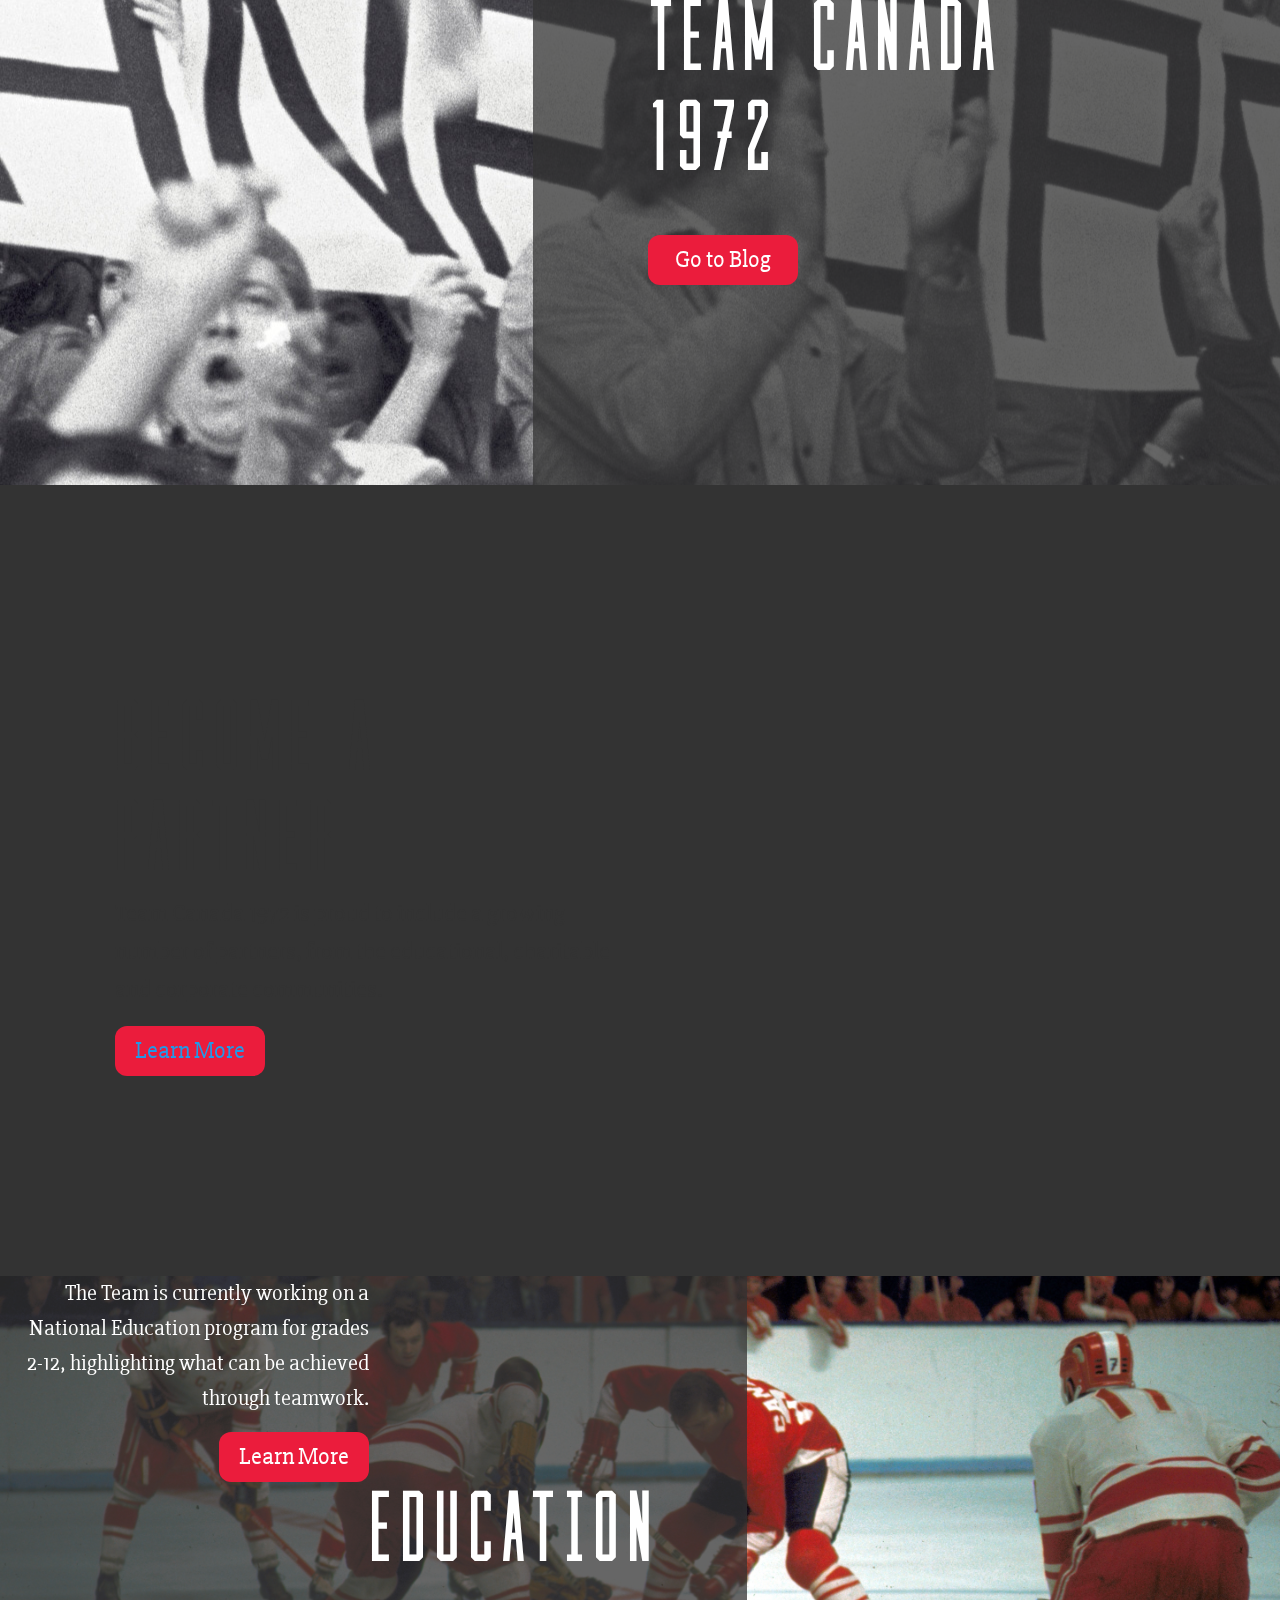
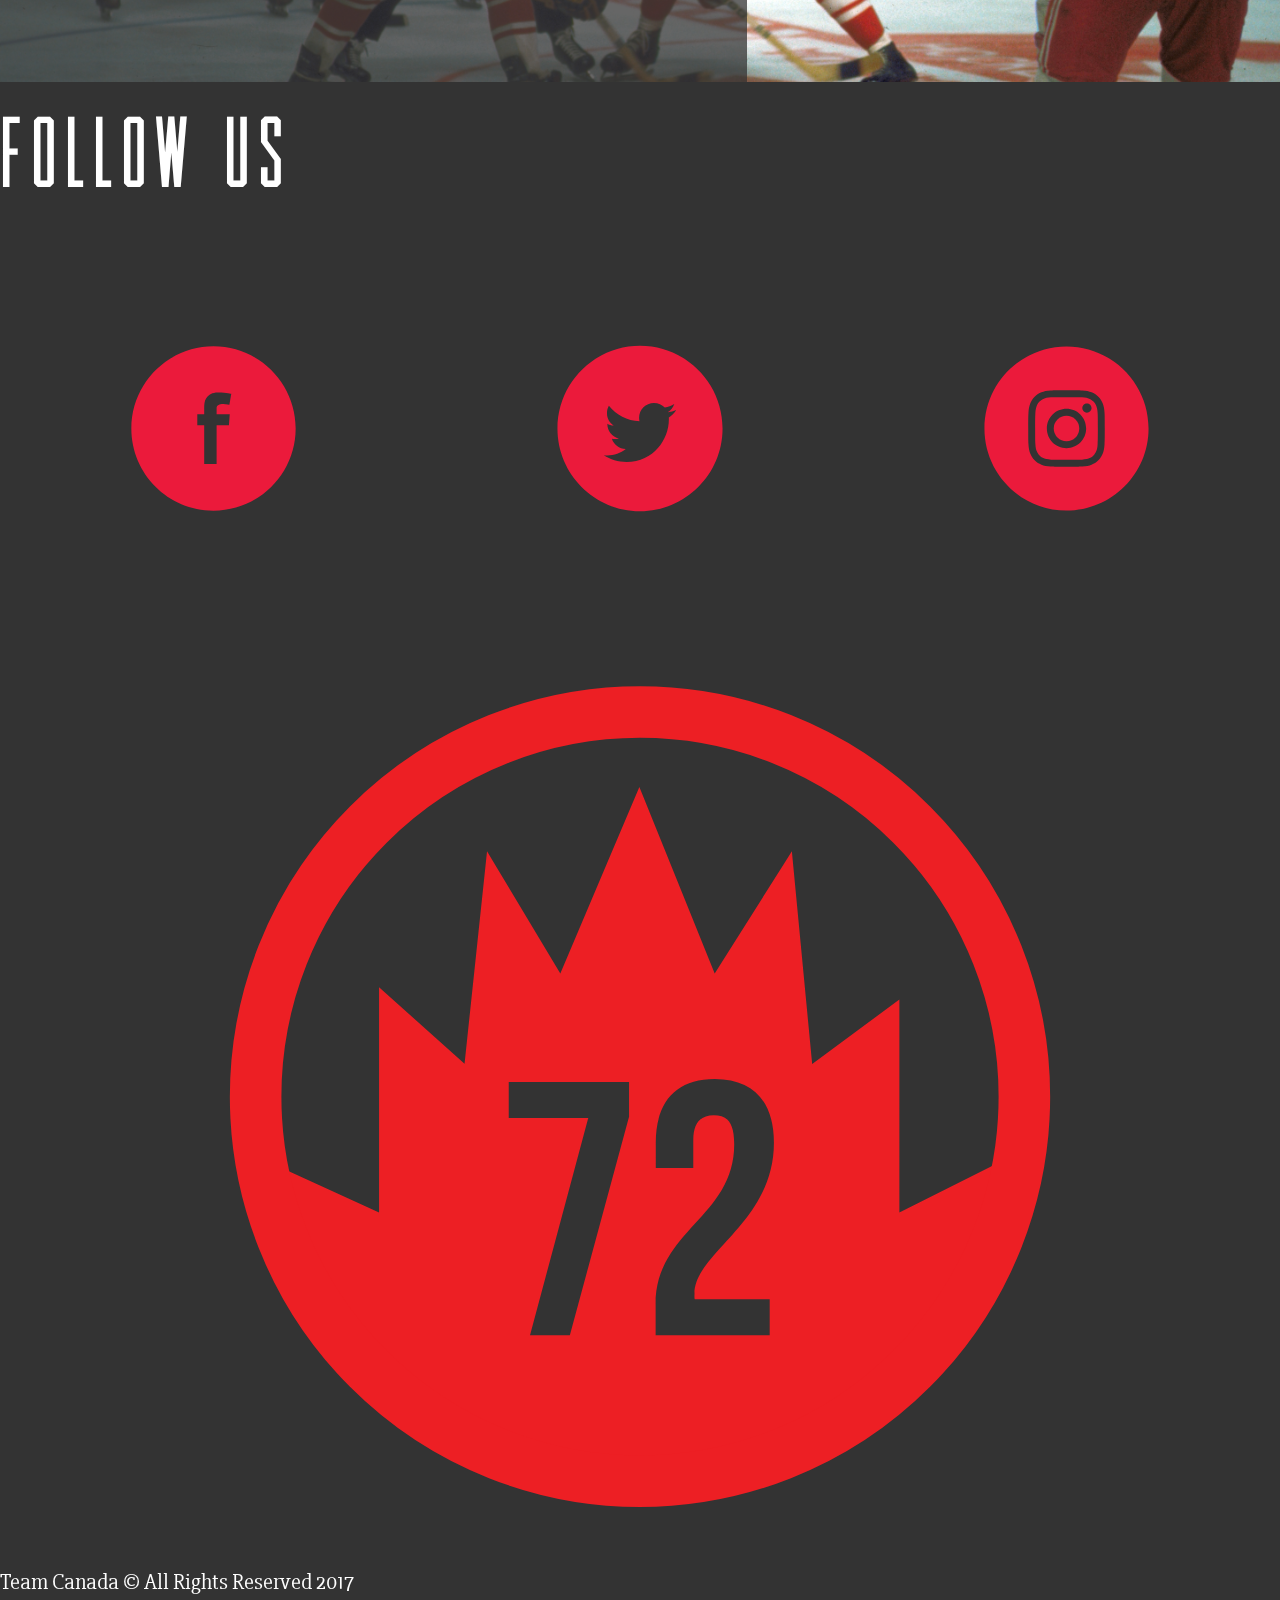
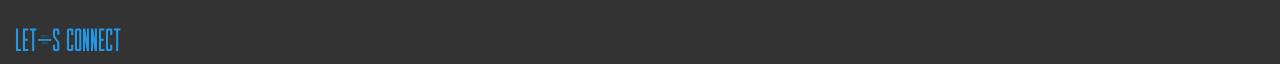
==== commit e857f6a5: "Update index.html" ====
--- a/canada_1972/index.html
+++ b/canada_1972/index.html
@@ -105,11 +105,9 @@
             <p class="copyRight">Team Canada © All Rights Reserved 2017</p>
         </div>
         <div id="homeConnect" class="small-12 large-12 columns">
-            <button id="connectButton">Let's Connect</button>
+            <a href="connect.html"><button id="connectButton">Let's Connect</button></a>
         </div>
 </section>
-
-
 
     
     <script src="js/vendor/jquery.min.js"></script>
